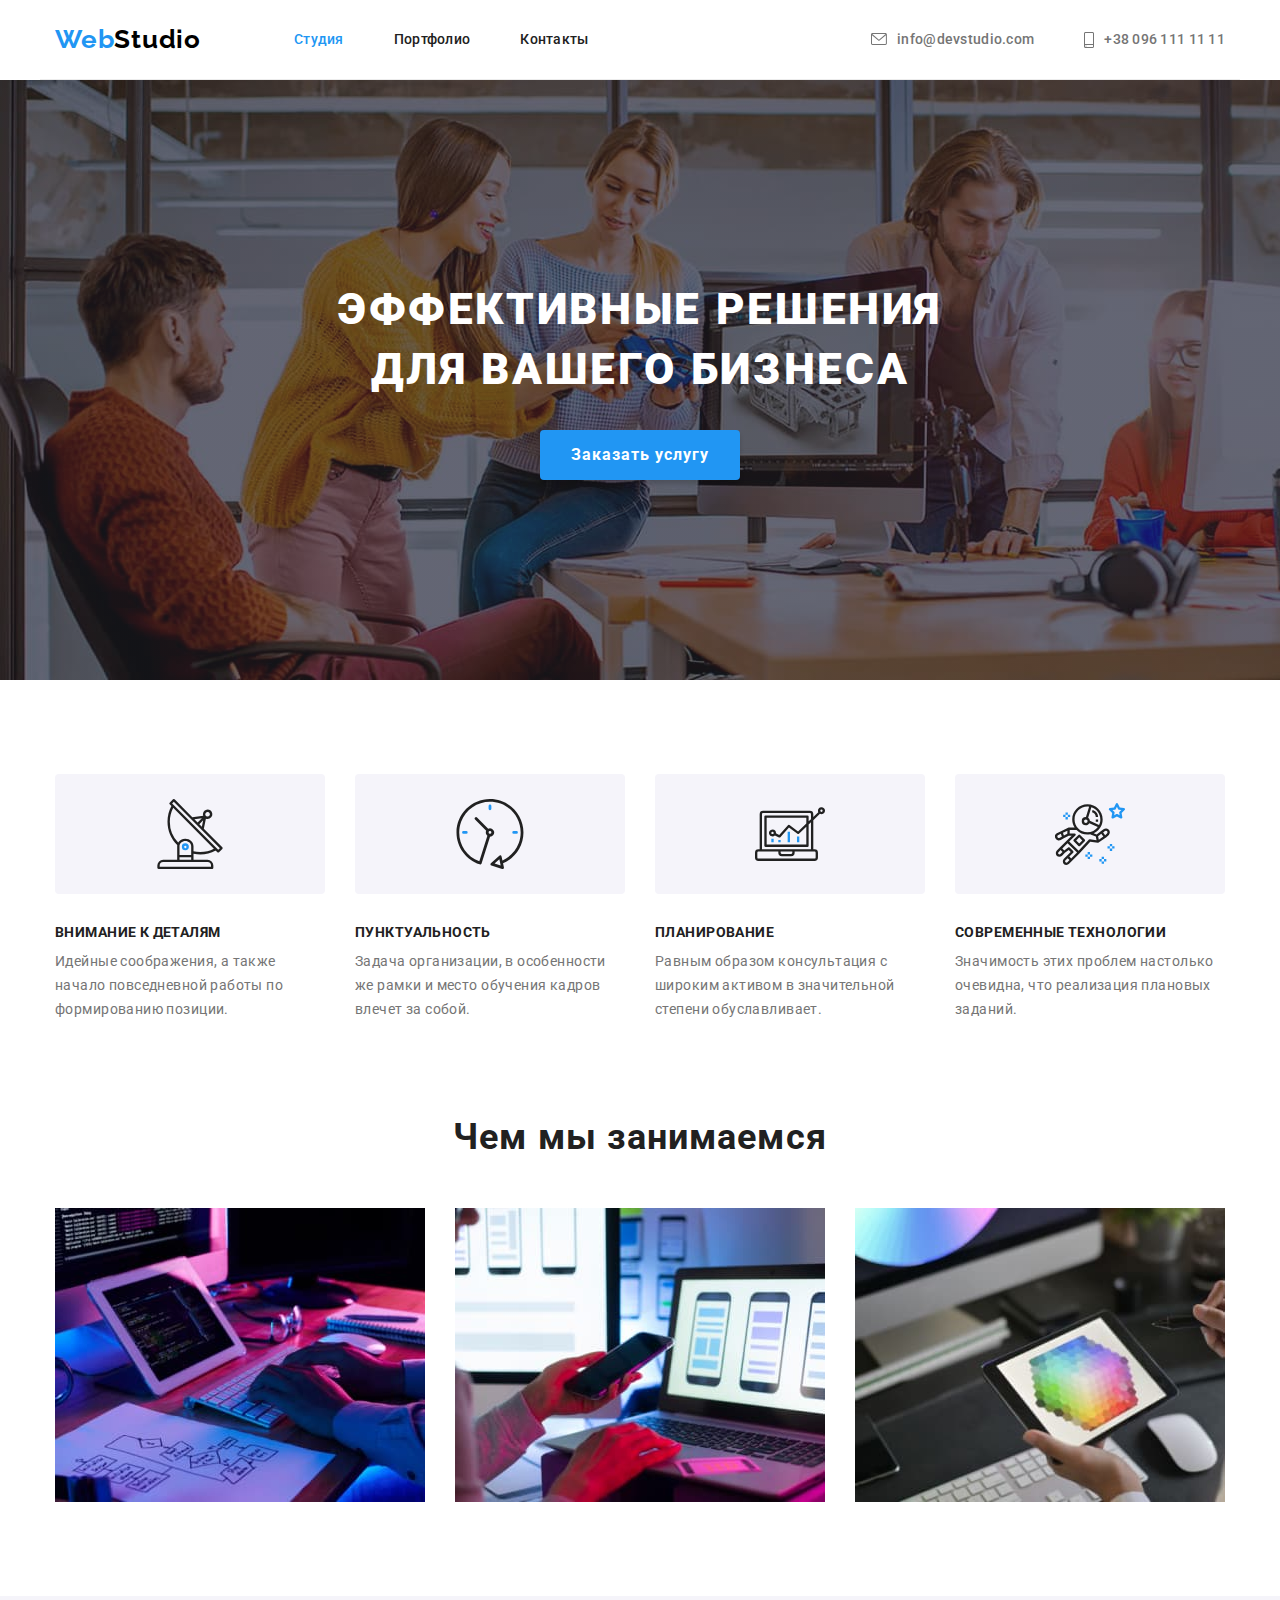
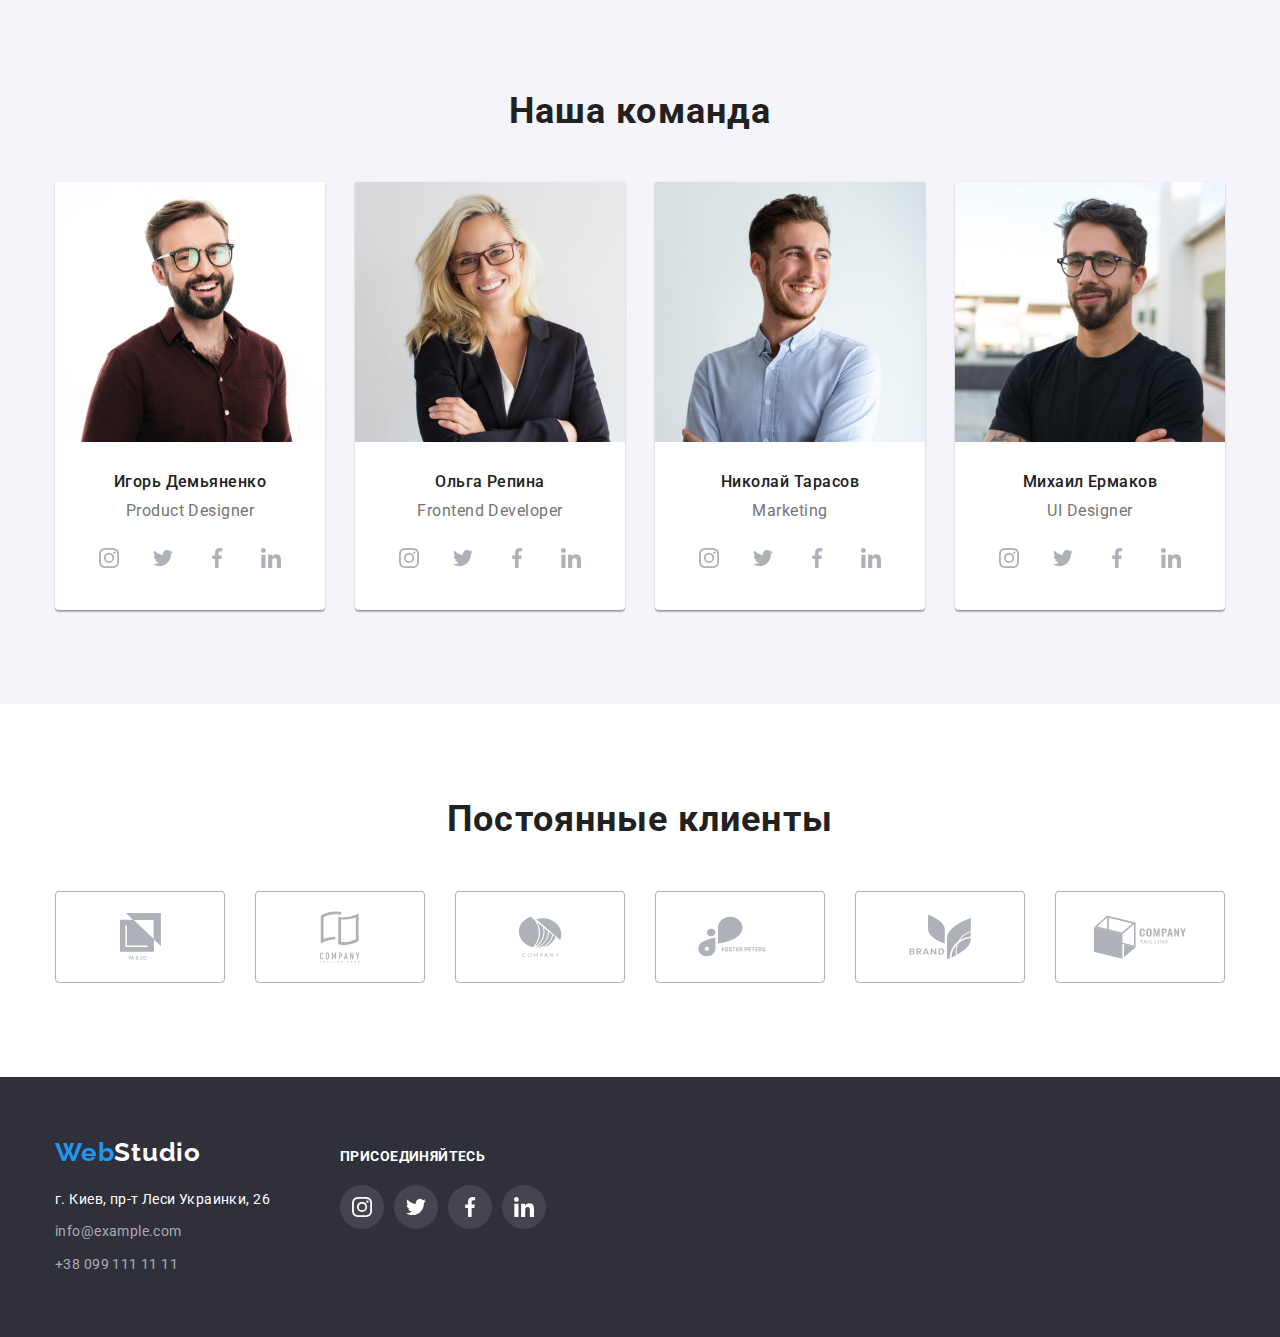
==== index.html @ de60bab2 "start" ====
<!DOCTYPE html>
<html lang="ru">
    <head>
        <meta charset="UTF-8" />
        <meta http-equiv="X-UA-Compatible" content="IE=edge" />
        <meta name="viewport" content="width=device-width, initial-scale=1.0" />
        <link rel="preconnect" href="https://fonts.googleapis.com" />
        <link rel="preconnect" href="https://fonts.gstatic.com" crossorigin />
        <link
            href="https://fonts.googleapis.com/css2?family=Raleway:wght@700&family=Roboto:wght@400;500;700;900&display=swap"
            rel="stylesheet"
        />
        <link
            rel="stylesheet"
            href="https://cdnjs.cloudflare.com/ajax/libs/modern-normalize/1.1.0/modern-normalize.min.css"
        />

        <link rel="stylesheet" href="./css/style.css" />
        <title>WebStudio</title>
    </head>
    <body>
        <!--header-->
        <header>
            <div class="container header-wrapper">
                <nav class="navbar">
                    <!-- logo in header -->
                    <a href="./index.html" class="logo"
                        >Web<span class="logo-part-in-header">Studio</span></a
                    >

                    <!-- navigation in header-->
                    <ul class="nav-in-header list">
                        <li class="nav-in-header-element">
                            <a href="./index.html" class="current">Студия</a>
                        </li>
                        <li class="nav-in-header-element">
                            <a href="./portfolio.html">Портфолио</a>
                        </li>
                        <li class="nav-in-header-element">
                            <a href="#">Контакты</a>
                        </li>
                    </ul>
                </nav>
                <!-- contacts in header-->
                <ul class="contact-in-header list">
                    <li>
                        <a
                            class="contact-in-header-element"
                            href="mailto:info@devstudio.com"
                        >
                            <svg width="16" height="12" class="icon-contacts">
                                <use href="./images/sprite.svg#envelope"></use>
                            </svg>
                            info@devstudio.com
                        </a>
                    </li>
                    <li>
                        <a
                            class="contact-in-header-element"
                            href="tel:+380961111111"
                        >
                            <svg width="10" height="16" class="icon-contacts">
                                <use
                                    href="./images/sprite.svg#smartphone"
                                ></use>
                            </svg>
                            +38 096 111 11 11
                        </a>
                    </li>
                </ul>
            </div>
        </header>
        <!--main-->
        <main>
            <!-- block Hero -->
            <section class="homepage-hero-block">
                <h1 class="homepage-main-title">
                    Эффективные решения <br />
                    для вашего бизнеса
                </h1>
                <button type="button" class="homepage-button-order">
                    Заказать услугу
                </button>
            </section>

            <!-- block Advantages -->
            <section class="homepage-advantages-block container-position">
                <div class="container">
                    <h2 class="unused-title">Преимущества</h2>
                    <ul class="homepage-advantages-list list">
                        <li class="homepage-advantages-list-item">
                            <div class="block-icon-advantages">
                                <svg
                                    width="70"
                                    height="70"
                                    class="icon-advantages"
                                >
                                    <use
                                        href="./images/sprite.svg#antenna"
                                    ></use>
                                </svg>
                            </div>
                            <h3 class="homepage-advantages-element-title">
                                Внимание к деталям
                            </h3>
                            <p class="homepage-advantages-element-text">
                                Идейные соображения, а также начало повседневной
                                работы по формированию позиции.
                            </p>
                        </li>
                        <li class="homepage-advantages-list-item">
                            <div class="block-icon-advantages">
                                <svg
                                    width="70"
                                    height="70"
                                    class="icon-advantages"
                                >
                                    <use href="./images/sprite.svg#clock"></use>
                                </svg>
                            </div>
                            <h3 class="homepage-advantages-element-title">
                                Пунктуальность
                            </h3>
                            <p class="homepage-advantages-element-text">
                                Задача организации, в особенности же рамки и
                                место обучения кадров влечет за собой.
                            </p>
                        </li>
                        <li class="homepage-advantages-list-item">
                            <div class="block-icon-advantages">
                                <svg
                                    width="70"
                                    height="70"
                                    class="icon-advantages"
                                >
                                    <use href="./images/sprite.svg#pc"></use>
                                </svg>
                            </div>
                            <h3 class="homepage-advantages-element-title">
                                Планирование
                            </h3>
                            <p class="homepage-advantages-element-text">
                                Равным образом консультация с широким активом в
                                значительной степени обуславливает.
                            </p>
                        </li>
                        <li class="homepage-advantages-list-item">
                            <div class="block-icon-advantages">
                                <svg
                                    width="70"
                                    height="70"
                                    class="icon-advantages"
                                >
                                    <use
                                        href="./images/sprite.svg#astronaut"
                                    ></use>
                                </svg>
                            </div>
                            <h3 class="homepage-advantages-element-title">
                                Современные технологии
                            </h3>
                            <p class="homepage-advantages-element-text">
                                Значимость этих проблем настолько очевидна, что
                                реализация плановых заданий.
                            </p>
                        </li>
                    </ul>
                </div>
            </section>

            <!-- block Make -->
            <section class="homepage-make-block">
                <div class="container">
                    <h2 class="homepage-make-title">Чем мы занимаемся</h2>
                    <ul class="homepage-make-list list">
                        <li class="homepage-make-list-item">
                            <img
                                src="images/box1.jpg"
                                alt="работа за комппьютером"
                                width="370"
                            />
                        </li>
                        <li class="homepage-make-list-item">
                            <img
                                src="images/box2.jpg"
                                alt="работа за комппьютером"
                                width="370"
                            />
                        </li>
                        <li class="homepage-make-list-item">
                            <img
                                src="images/box3.jpg"
                                alt="работа за комппьютером"
                                width="370"
                            />
                        </li>
                    </ul>
                </div>
            </section>

            <!-- block OurTeam -->
            <section class="homepage-team-block container-position">
                <div class="container">
                    <h2 class="homepage-team-title">Наша команда</h2>
                    <ul class="homepage-team-list list">
                        <li class="homepage-team-list-item">
                            <img
                                src="images/photo1.jpg"
                                alt="фото сотрудника"
                                width="270"
                            />
                            <div class="block-title-team">
                                <h3 class="homepage-surname-title">
                                    Игорь Демьяненко
                                </h3>
                                <p class="homepage-position">
                                    Product Designer
                                </p>
                            </div>
                            <ul class="block-social-links list">
                                <li>
                                    <a href="#" class="social-link">
                                        <svg
                                            width="20"
                                            height="20"
                                            class="icon-social-link"
                                        >
                                            <use
                                                href="./images/sprite.svg#instagram"
                                            ></use>
                                        </svg>
                                    </a>
                                </li>

                                <li>
                                    <a href="#" class="social-link">
                                        <svg
                                            width="20"
                                            height="20"
                                            class="icon-social-link"
                                        >
                                            <use
                                                href="./images/sprite.svg#twitter"
                                            ></use>
                                        </svg>
                                    </a>
                                </li>
                                <li>
                                    <a href="#" class="social-link">
                                        <svg
                                            width="20"
                                            height="20"
                                            class="icon-social-link"
                                        >
                                            <use
                                                href="./images/sprite.svg#facebook"
                                            ></use>
                                        </svg>
                                    </a>
                                </li>
                                <li>
                                    <a href="#" class="social-link">
                                        <svg
                                            width="20"
                                            height="20"
                                            class="icon-social-link"
                                        >
                                            <use
                                                href="./images/sprite.svg#linkedin"
                                            ></use>
                                        </svg>
                                    </a>
                                </li>
                            </ul>
                        </li>
                        <li class="homepage-team-list-item">
                            <img
                                src="images/photo2.jpg"
                                alt="фото сотрудника"
                                width="270"
                            />
                            <div class="block-title-team">
                                <h3 class="homepage-surname-title">
                                    Ольга Репина
                                </h3>
                                <p class="homepage-position">
                                    Frontend Developer
                                </p>
                            </div>
                            <ul class="block-social-links list">
                                <li>
                                    <a href="#" class="social-link">
                                        <svg
                                            width="20"
                                            height="20"
                                            class="icon-social-link"
                                        >
                                            <use
                                                href="./images/sprite.svg#instagram"
                                            ></use>
                                        </svg>
                                    </a>
                                </li>
                                <li>
                                    <a href="#" class="social-link">
                                        <svg
                                            width="20"
                                            height="20"
                                            class="icon-social-link"
                                        >
                                            <use
                                                href="./images/sprite.svg#twitter"
                                            ></use>
                                        </svg>
                                    </a>
                                </li>
                                <li>
                                    <a href="#" class="social-link">
                                        <svg
                                            width="20"
                                            height="20"
                                            class="icon-social-link"
                                        >
                                            <use
                                                href="./images/sprite.svg#facebook"
                                            ></use>
                                        </svg>
                                    </a>
                                </li>
                                <li>
                                    <a href="#" class="social-link">
                                        <svg
                                            width="20"
                                            height="20"
                                            class="icon-social-link"
                                        >
                                            <use
                                                href="./images/sprite.svg#linkedin"
                                            ></use>
                                        </svg>
                                    </a>
                                </li>
                            </ul>
                        </li>
                        <li class="homepage-team-list-item">
                            <img
                                src="images/photo3.jpg"
                                alt="фото сотрудника"
                                width="270"
                            />
                            <div class="block-title-team">
                                <h3 class="homepage-surname-title">
                                    Николай Тарасов
                                </h3>
                                <p class="homepage-position">Marketing</p>
                            </div>
                            <ul class="block-social-links list">
                                <li>
                                    <a href="#" class="social-link">
                                        <svg
                                            width="20"
                                            height="20"
                                            class="icon-social-link"
                                        >
                                            <use
                                                href="./images/sprite.svg#instagram"
                                            ></use>
                                        </svg>
                                    </a>
                                </li>
                                <li>
                                    <a href="#" class="social-link">
                                        <svg
                                            width="20"
                                            height="20"
                                            class="icon-social-link"
                                        >
                                            <use
                                                href="./images/sprite.svg#twitter"
                                            ></use>
                                        </svg>
                                    </a>
                                </li>
                                <li>
                                    <a href="#" class="social-link">
                                        <svg
                                            width="20"
                                            height="20"
                                            class="icon-social-link"
                                        >
                                            <use
                                                href="./images/sprite.svg#facebook"
                                            ></use>
                                        </svg>
                                    </a>
                                </li>
                                <li>
                                    <a href="#" class="social-link">
                                        <svg
                                            width="20"
                                            height="20"
                                            class="icon-social-link"
                                        >
                                            <use
                                                href="./images/sprite.svg#linkedin"
                                            ></use>
                                        </svg>
                                    </a>
                                </li>
                            </ul>
                        </li>
                        <li class="homepage-team-list-item">
                            <img
                                src="images/photo4.jpg"
                                alt="фото сотрудника"
                                width="270"
                            />
                            <div class="block-title-team">
                                <h3 class="homepage-surname-title">
                                    Михаил Ермаков
                                </h3>
                                <p class="homepage-position">UI Designer</p>
                            </div>
                            <ul class="block-social-links list">
                                <li>
                                    <a href="#" class="social-link">
                                        <svg
                                            width="20"
                                            height="20"
                                            class="icon-social-link"
                                        >
                                            <use
                                                href="./images/sprite.svg#instagram"
                                            ></use>
                                        </svg>
                                    </a>
                                </li>
                                <li>
                                    <a href="#" class="social-link">
                                        <svg
                                            width="20"
                                            height="20"
                                            class="icon-social-link"
                                        >
                                            <use
                                                href="./images/sprite.svg#twitter"
                                            ></use>
                                        </svg>
                                    </a>
                                </li>
                                <li>
                                    <a href="#" class="social-link">
                                        <svg
                                            width="20"
                                            height="20"
                                            class="icon-social-link"
                                        >
                                            <use
                                                href="./images/sprite.svg#facebook"
                                            ></use>
                                        </svg>
                                    </a>
                                </li>
                                <li>
                                    <a href="#" class="social-link">
                                        <svg
                                            width="20"
                                            height="20"
                                            class="icon-social-link"
                                        >
                                            <use
                                                href="./images/sprite.svg#linkedin"
                                            ></use>
                                        </svg>
                                    </a>
                                </li>
                            </ul>
                        </li>
                    </ul>
                </div>
            </section>

            <!-- block Clients -->
            <section class="homepage-clients-block container-position">
                <div class="container">
                    <h2 class="homepage-clients-title">Постоянные клиенты</h2>

                    <ul class="homepage-clients-list list">
                        <li>
                            <a class="link-client" href="#">
                                <svg width="41" height="47" class="icon-client">
                                    <use
                                        href="./images/sprite.svg#client1"
                                    ></use>
                                </svg>
                            </a>
                        </li>

                        <li>
                            <a class="link-client" href="#">
                                <svg width="40" height="52" class="icon-client">
                                    <use
                                        href="./images/sprite.svg#client2"
                                    ></use>
                                </svg>
                            </a>
                        </li>

                        <li>
                            <a class="link-client" href="#">
                                <svg width="44" height="41" class="icon-client">
                                    <use
                                        href="./images/sprite.svg#client3"
                                    ></use>
                                </svg>
                            </a>
                        </li>

                        <li>
                            <a class="link-client" href="#">
                                <svg width="84" height="41" class="icon-client">
                                    <use
                                        href="./images/sprite.svg#client4"
                                    ></use>
                                </svg>
                            </a>
                        </li>

                        <li>
                            <a class="link-client" href="#">
                                <svg width="63" height="46" class="icon-client">
                                    <use
                                        href="./images/sprite.svg#client5"
                                    ></use>
                                </svg>
                            </a>
                        </li>

                        <li>
                            <a class="link-client" href="#">
                                <svg width="94" height="44" class="icon-client">
                                    <use
                                        href="./images/sprite.svg#client6"
                                    ></use>
                                </svg>
                            </a>
                        </li>
                    </ul>
                </div>
            </section>
        </main>
        <!--footer-->
        <footer class="footer">
            <div class="container flex-container">
                <div class="contacts-block-in-footer">
                    <!-- logo in footer -->
                    <a href="index.html" class="logo"
                        >Web<span class="logo-part-in-footer">Studio</span></a
                    >
                    <address class="block-address-in-footer">
                        <ul class="address-list-in-footer list">
                            <li class="address-in-footer-element-text">
                                <a href="#">г. Киев, пр-т Леси Украинки, 26</a>
                            </li>
                            <li class="address-in-footer-element">
                                <a href="mailto:info@example.com"
                                    >info@example.com</a
                                >
                            </li>
                            <li class="address-in-footer-element">
                                <a href="tel:+380991111111"
                                    >+38 099 111 11 11</a
                                >
                            </li>
                        </ul>
                    </address>
                </div>

                <div class="join-block-in-footer">
                    <h2>присоединяйтесь</h2>
                    <ul class="block-social-links list">
                        <li>
                            <a href="#" class="social-link">
                                <svg
                                    width="20"
                                    height="20"
                                    class="icon-social-link"
                                >
                                    <use
                                        href="./images/sprite.svg#instagram"
                                    ></use>
                                </svg>
                            </a>
                        </li>
                        <li>
                            <a href="#" class="social-link">
                                <svg
                                    width="20"
                                    height="20"
                                    class="icon-social-link"
                                >
                                    <use
                                        href="./images/sprite.svg#twitter"
                                    ></use>
                                </svg>
                            </a>
                        </li>
                        <li>
                            <a href="#" class="social-link">
                                <svg
                                    width="20"
                                    height="20"
                                    class="icon-social-link"
                                >
                                    <use
                                        href="./images/sprite.svg#facebook"
                                    ></use>
                                </svg>
                            </a>
                        </li>
                        <li>
                            <a href="#" class="social-link">
                                <svg
                                    width="20"
                                    height="20"
                                    class="icon-social-link"
                                >
                                    <use
                                        href="./images/sprite.svg#linkedin"
                                    ></use>
                                </svg>
                            </a>
                        </li>
                    </ul>
                </div>
            </div>
        </footer>
    </body>
</html>
---- css/style.css ----
:root {
    --main-bg-color: #fff;
    --dark-bg-color: #2f303a;
    --button-bg-color: #f5f4fa;
    --active-color: #2196f3;

    --main-text-color: #212121;
    --secondary-text-color: #757575;
    --white-text-color: #fff;
    /*--blue-text-color: var(--hover-bg-color);*/
    --black-text-color: #000000;
    --contacts-header-text-color: rgba(255, 255, 255, 0.6);
    --icon-no-activ: #afb1b8;
}
body {
    margin: 0;
    font-family: "Roboto", sans-serif;
    font-size: 14px;
    font-weight: normal; /*400*/
    font-style: normal;
    color: var(--main-text-color);
    background-color: var(--main-bg-color);
}

/*utilits*/
.list {
    list-style: none;
}
h1,
h2,
h3,
h4,
h5,
h6,
ul,
p {
    padding: 0;
    margin: 0;
}
.container {
    width: 1200px;
    margin: 0 auto;
    padding: 0 15px;
}
.container-position {
    padding-top: 94px;
    padding-bottom: 94px;
}
/*hidden title*/
.unused-title {
    position: absolute;
    clip: rect(0 0 0 0);
    width: 1px;
    height: 1px;
    margin: -1px;
}

img {
    display: block;
    max-width: 100%;
    height: auto;
}

a {
    display: block;
}

.block-social-links {
    display: flex;
    align-items: center;
    justify-content: space-between;
    width: 206px;
    height: 44px;
}

.social-link {
    display: flex;
    align-items: center;
    justify-content: center;
    width: 44px;
    height: 44px;
    border-radius: 50%;
}
/*---------------------HEADER-------------------------*/
.header-wrapper {
    display: flex;
    align-items: center;
    height: 80px;
    border-bottom: 1px solid #ececec;
}

/* ------navbar*/
.navbar {
    display: flex;
    align-items: center;
}

/*------logo*/
.logo {
    display: block;

    font-family: "Raleway", sans-serif;
    font-weight: 700;
    font-size: 26px;
    line-height: 1.19;
    letter-spacing: 0.03em;
    color: var(--active-color);
    text-decoration: none;
}
.logo-part-in-header {
    color: var(--black-text-color);
}

/*-----nav in Header*/
.nav-in-header {
    display: flex;
    margin-left: 93px;
}
.nav-in-header-element:not(:last-child) {
    margin-right: 50px;
}
.nav-in-header-element > a {
    display: block;
    padding-top: 32px;
    padding-bottom: 32px;

    font-weight: 500;
    line-height: 1.14; /*16px*/
    letter-spacing: 0.02em;
    text-decoration: none;
    color: var(--main-text-color);
}
.nav-in-header-element > a:hover,
.nav-in-header-element > a:focus {
    color: var(--active-color);
}
.nav-in-header-element .current {
    color: var(--active-color);
}

/*-------Contacts in Header*/
.contact-in-header {
    display: flex;
    margin-left: auto;
}
.contact-in-header li:not(:last-child) {
    margin-right: 50px;
}
.contact-in-header-element {
    display: flex;
    align-items: center;
    padding-top: 32px;
    padding-bottom: 32px;

    font-weight: 500;
    line-height: 1.14;
    letter-spacing: 0.02em;
    color: var(--secondary-text-color);
    text-decoration: none;
}
/*icon in header*/
.icon-contacts {
    fill: currentColor;
    margin-right: 10px;
}

.contact-in-header-element:hover,
.contact-in-header-element:focus,
.contact-in-header-element:hover .icon-contacts,
.contact-in-header-element:focus .icon-contacts {
    color: var(--active-color);
    fill: var(--active-color);
}

/*-----------main_HomePage.html-------------*/
/*-----block Hero*/
.homepage-hero-block {
    max-width: 1600px;
    min-height: 600px;
    padding-top: 200px;
    text-align: center;
    margin: 0 auto;

    background-color: var(--dark-bg-color);
    background-image: linear-gradient(
            to right,
            rgba(47, 48, 58, 0.4),
            rgba(47, 48, 58, 0.4)
        ),
        url("../images/hero_img.jpg");
    background-size: cover;
}

.homepage-main-title {
    margin-bottom: 30px;

    font-weight: 900;
    font-size: 44px;
    line-height: 1.36;
    text-align: center;
    letter-spacing: 0.06em;
    text-transform: uppercase;
    color: var(--white-text-color);
}

.homepage-button-order {
    font-family: inherit;
    background-color: var(--active-color);
    box-shadow: 0px 4px 4px rgba(0, 0, 0, 0.15);
    border-radius: 4px;
    border: none;
    width: 200px;
    height: 50px;
    cursor: pointer;

    font-weight: 700;
    font-size: 16px;
    line-height: 1.88;
    align-items: center;
    text-align: center;
    letter-spacing: 0.06em;
    color: var(--white-text-color);
}
.homepage-button-order:hover,
.homepage-button-order:focus {
    background-color: #188ce8;
}

/*-----block Advantages*/
.homepage-advantages-list {
    display: flex;
}
.homepage-advantages-list-item:not(:last-child) {
    margin-right: 30px;
}
.block-icon-advantages {
    display: flex;
    justify-content: center;
    align-items: center;
    width: 270px;
    height: 120px;
    margin-bottom: 30px;

    background-color: var(--button-bg-color);
    border-radius: 4px;
}
.homepage-advantages-element-title {
    margin-bottom: 10px;

    font-size: inherit;
    font-weight: 700;
    line-height: 1.17;
    letter-spacing: 0.03em;
    text-transform: uppercase;
    color: var(--main-text-color);
}
.homepage-advantages-element-text {
    line-height: 1.71;
    letter-spacing: 0.03em;
    color: var(--secondary-text-color);
}

/*-----block Make*/
.homepage-make-block {
    padding-bottom: 94px;
}
.homepage-make-list {
    display: flex;
}
.homepage-make-title {
    text-align: center;
    margin-bottom: 50px;

    font-weight: 700;
    font-size: 36px;
    line-height: 1.17;
    text-align: center;
    letter-spacing: 0.03em;
    color: var(--main-text-color);
}
.homepage-make-list-item:not(:last-child) {
    margin-right: 30px;
}

/*------block OurTeam*/
.homepage-team-block {
    max-width: 1600px;
    margin: 0 auto;

    background-color: var(--button-bg-color);
}
.homepage-team-title {
    text-align: center;
    margin-bottom: 50px;

    font-weight: 700;
    font-size: 36px;
    line-height: 1.17;
    text-align: center;
    letter-spacing: 0.03em;
    color: var(--main-text-color);
}
.homepage-team-list {
    display: flex;
}
.homepage-team-list-item {
    background: var(--main-bg-color);
    box-shadow: 0px 1px 3px rgba(0, 0, 0, 0.12), 0px 1px 1px rgba(0, 0, 0, 0.14),
        0px 2px 1px rgba(0, 0, 0, 0.2);
    border-radius: 0px 0px 4px 4px;
}
.homepage-team-list-item:not(:last-child) {
    margin-right: 30px;
}
.block-title-team {
    margin-top: 30px;
}
.homepage-surname-title {
    margin-bottom: 10px;

    font-weight: 500;
    font-size: 16px;
    line-height: 1.19;
    text-align: center;
    letter-spacing: 0.03em;
    color: var(--main-text-color);
}
.homepage-position {
    font-size: 16px;
    line-height: 1.19;
    text-align: center;
    letter-spacing: 0.03em;
    color: var(--secondary-text-color);
}
.homepage-team-block .block-social-links {
    margin: 16px 32px 30px 32px;
}

.homepage-team-block .social-link {
    background-color: var(--main-bg-color);
}
.homepage-team-block .icon-social-link {
    fill: var(--icon-no-activ);
}
.homepage-team-block .social-link:hover,
.homepage-team-block .social-link:hover .icon-social-link,
.homepage-team-block .social-link:focus,
.homepage-team-block .social-link:focus .icon-social-link {
    background-color: var(--active-color);
    fill: #fff;
}

/*---------block Clients*/
.homepage-clients-title {
    margin: 0 auto 50px;

    font-weight: bold;
    font-size: 36px;
    line-height: 1.17;
    text-align: center;
    letter-spacing: 0.03em;
    color: var(--main-text-color);
}
.homepage-clients-list {
    display: flex;
    flex-wrap: nowrap;
    justify-content: space-between;
    align-items: center;
}
.link-client {
    display: flex;
    width: 170px;
    height: 92px;
    border: 1px solid var(--icon-no-activ);
    border-radius: 4px;
    align-items: center;
    justify-content: center;
    fill: var(--icon-no-activ);
    cursor: pointer;
}

.link-client:hover,
.link-client:focus {
    border: 1px solid var(--active-color);
    fill: var(--active-color);
}
/*---------------------main Portfolio.html--------------------*/
/*-----list Filter*/
.list-filter {
    display: flex;
    justify-content: center;
    margin-bottom: 50px;
}
.list-filter-element:not(:last-child) {
    margin-right: 8px;
}
.list-filter-button {
    padding: 6px 22px;

    font-family: inherit;
    font-weight: 500;
    font-size: 16px;
    line-height: 1.63;
    text-align: center;
    letter-spacing: 0.03em;
    background: var(--button-bg-color);
    border-radius: 4px;
    cursor: pointer;
    border: none;
}
.list-filter-button:hover,
.list-filter-button:focus {
    background-color: var(--active-color);
    color: var(--white-text-color);
    box-shadow: 0px 3px 1px rgba(0, 0, 0, 0.1), 0px 1px 2px rgba(0, 0, 0, 0.08),
        0px 2px 2px rgba(0, 0, 0, 0.12);
    border-radius: 4px;
    cursor: pointer;
}

/*-----list  Portfolio*/
.list-portfolio {
    display: flex;
    flex-wrap: wrap;
}
.list-portfolio-item {
    width: 370px;
    cursor: pointer;
}
.list-portfolio-item:not(:nth-child(3n)) {
    margin-right: 30px;
}
.list-portfolio-item:not(:nth-last-child(-n + 3)) {
    margin-bottom: 30px;
}
.list-portfolio-block-link:hover,
.list-portfolio-block-link:focus {
    background: var(--main-bg-color);
    border: 1px solid #eeeeee;
    border-top: none;
    box-shadow: 0px 1px 1px rgba(0, 0, 0, 0.12), 0px 4px 4px rgba(0, 0, 0, 0.06),
        1px 4px 6px rgba(0, 0, 0, 0.16);
}

.list-portfolio-block-link {
    text-decoration: none;
    font-style: normal;
}
.block-title-portfolio {
    margin: 20px 24px;
}
.project-name {
    margin-bottom: 4px;

    font-weight: 700;
    font-size: 18px;
    line-height: 2;
    letter-spacing: 0.06em;
    color: var(--main-text-color);
}
.project-discription {
    font-size: 16px;
    line-height: 1.88;
    letter-spacing: 0.03em;
    color: var(--secondary-text-color);
}

/*----------------FOOTER--------------------*/
.footer {
    max-width: 1600px;
    margin: 0 auto;

    background: var(--dark-bg-color);
}
.flex-container {
    display: flex;
}
.contacts-block-in-footer {
    padding-top: 60px;
    padding-bottom: 60px;
    margin-right: 70px;
}
.footer .logo {
    margin-bottom: 20px;
}
.logo-part-in-footer {
    color: var(--white-text-color);
}

.address-list-in-footer {
    font-style: normal;
}

.address-in-footer-element-text > a {
    line-height: 1.71;
    letter-spacing: 0.03em;
    color: var(--white-text-color);
    text-decoration: none;
}
.address-in-footer-element > a {
    line-height: 1.71;
    letter-spacing: 0.03em;
    color: var(--contacts-header-text-color);
    text-decoration: none;
}
.address-list-in-footer li:not(:last-child) {
    margin-bottom: 9px;
}
.join-block-in-footer {
    padding-top: 72px;
    padding-bottom: 100px;
}
.join-block-in-footer h2 {
    font-weight: 700;
    font-size: 14px;
    line-height: 1.14;
    letter-spacing: 0.03em;
    text-transform: uppercase;

    color: var(--white-text-color);
}
.join-block-in-footer .block-social-links {
    margin-top: 20px;
}
.join-block-in-footer .social-link {
    background-color: rgba(255, 255, 255, 0.1);
    fill: var(--white-text-color);
}
.join-block-in-footer .social-link:hover,
.join-block-in-footer .social-link:focus {
    background-color: var(--active-color);
}
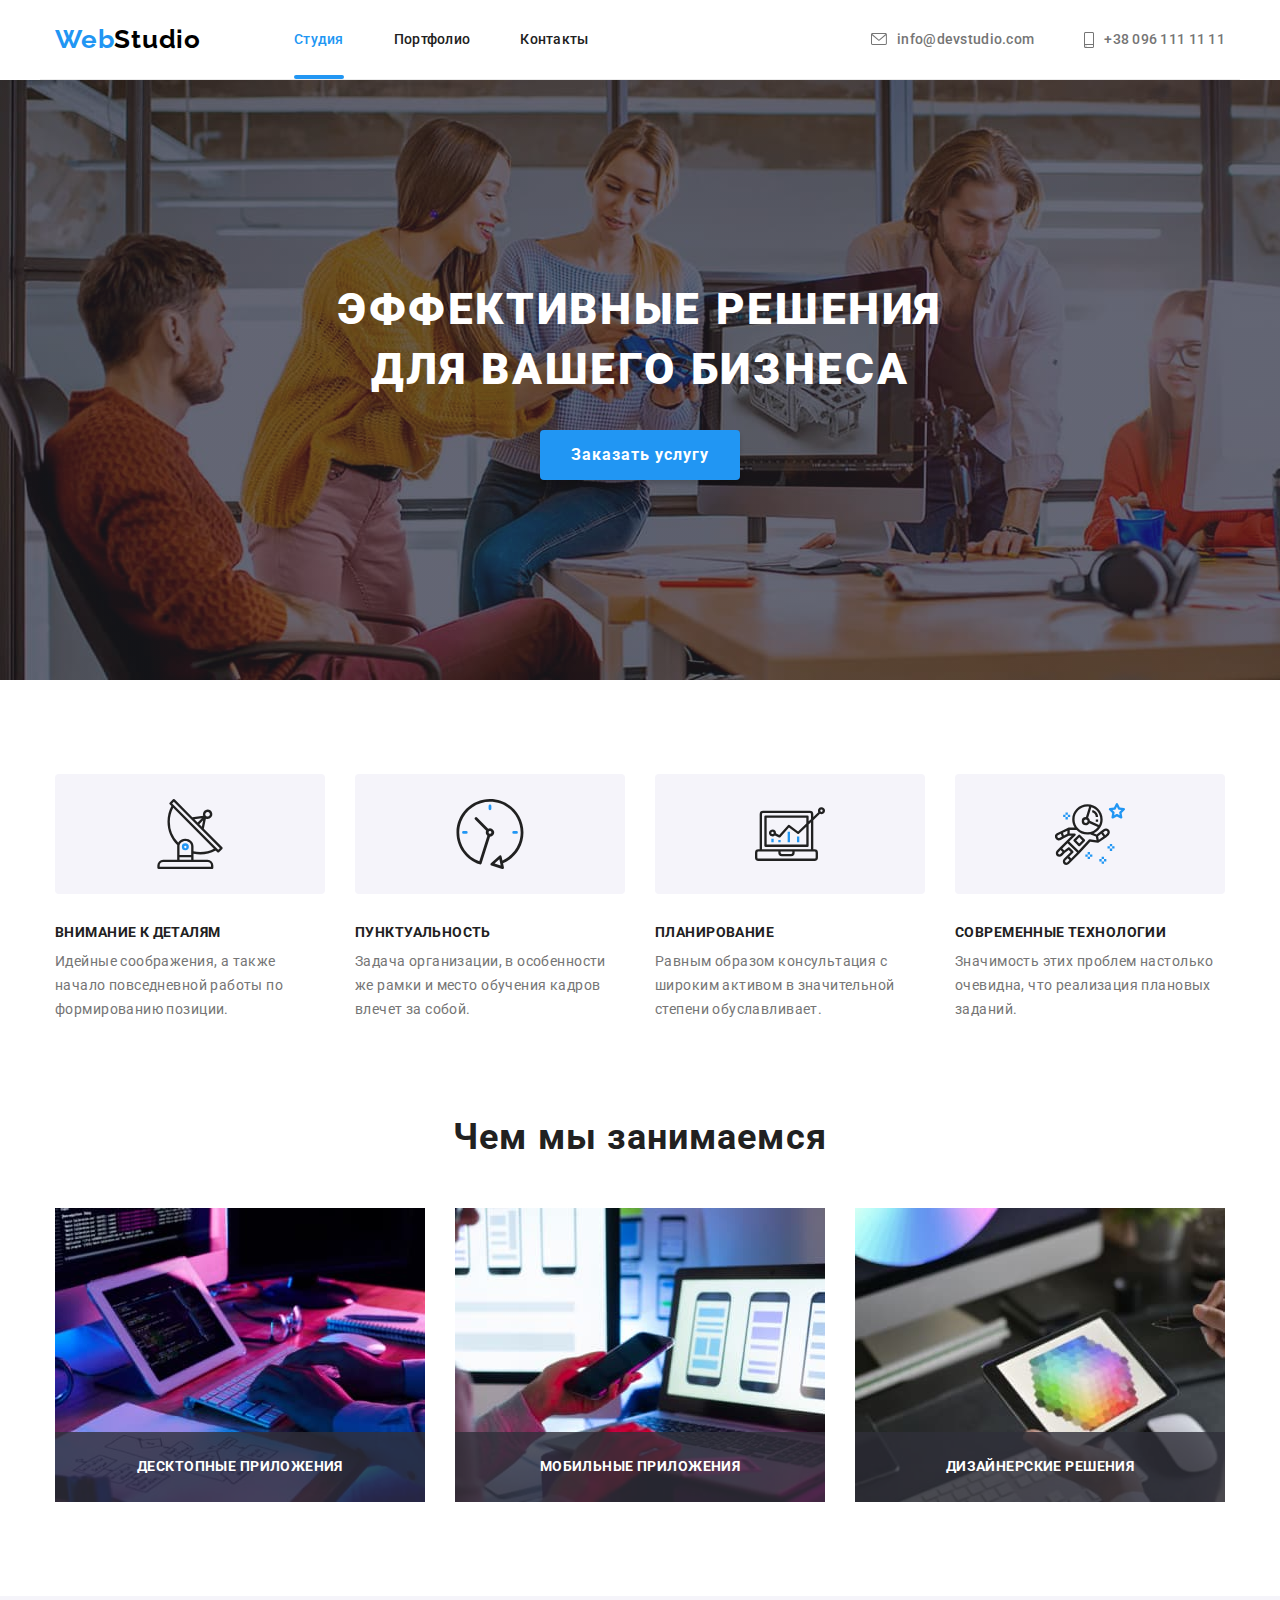
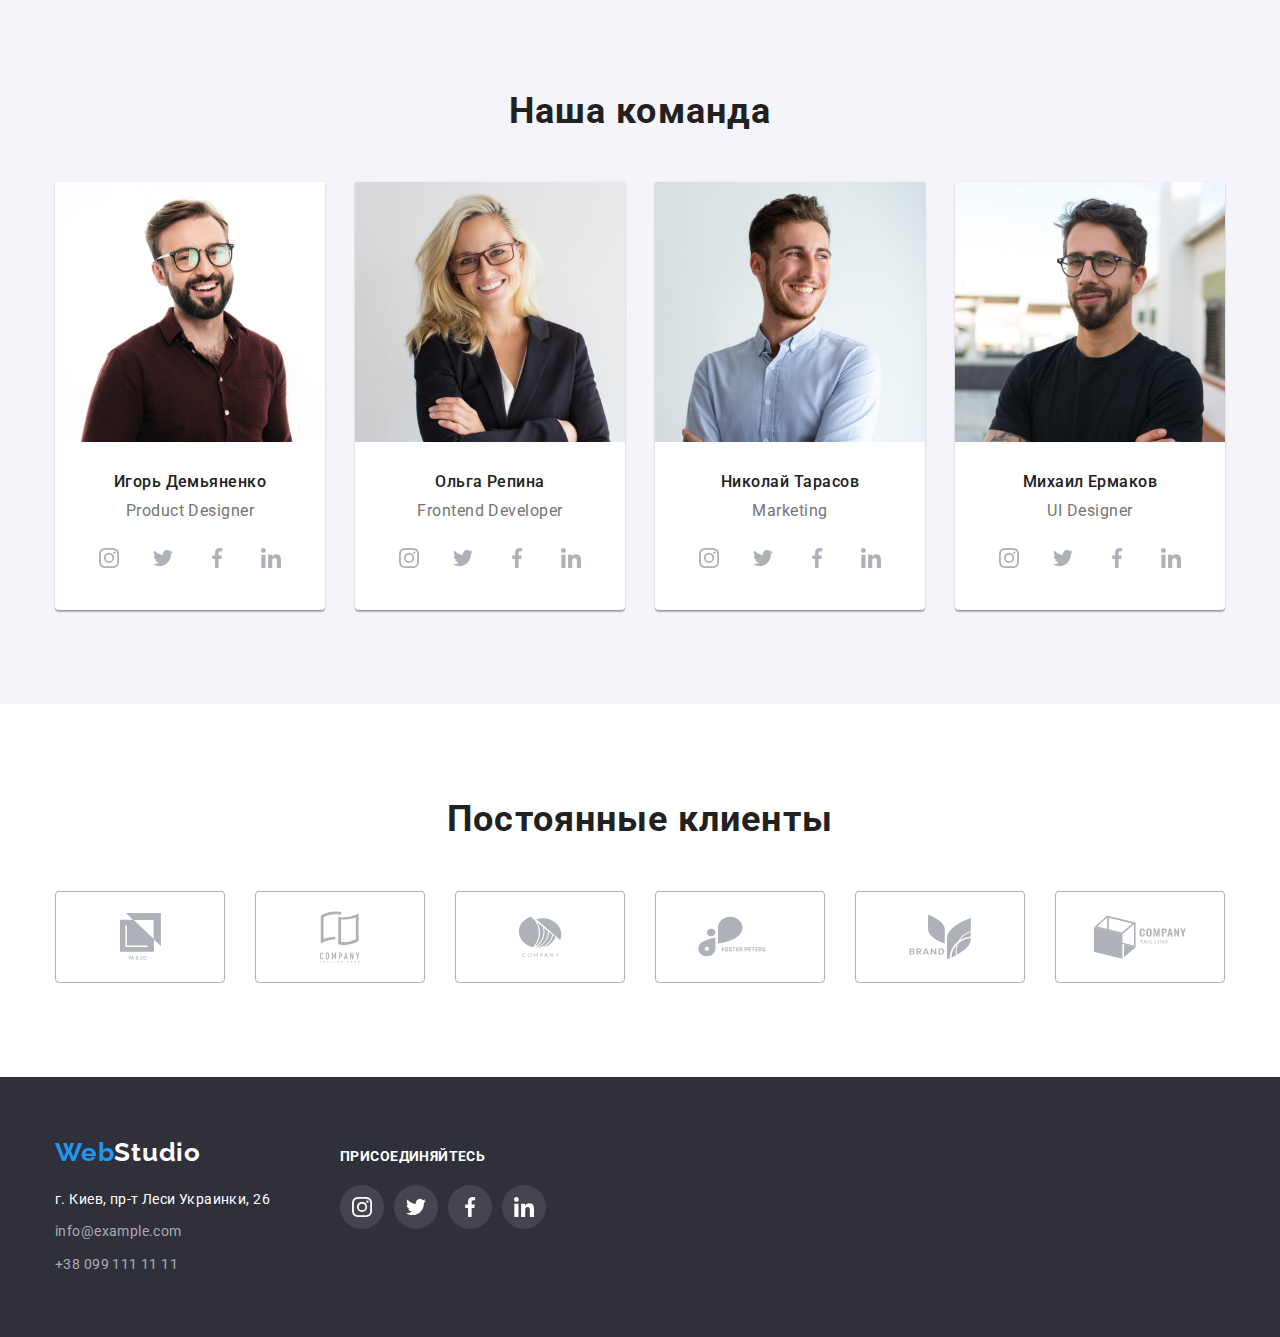
==== commit 446c11d5: "modal window auf backdrop" ====
--- a/index.html
+++ b/index.html
@@ -48,7 +48,7 @@
                             class="contact-in-header-element"
                             href="mailto:info@devstudio.com"
                         >
-                            <svg width="16" height="12" class="icon-contacts">
+                            <svg width="16" height="12" class="icon-contact">
                                 <use href="./images/sprite.svg#envelope"></use>
                             </svg>
                             info@devstudio.com
@@ -59,7 +59,7 @@
                             class="contact-in-header-element"
                             href="tel:+380961111111"
                         >
-                            <svg width="10" height="16" class="icon-contacts">
+                            <svg width="10" height="16" class="icon-contact">
                                 <use
                                     href="./images/sprite.svg#smartphone"
                                 ></use>
@@ -70,6 +70,7 @@
                 </ul>
             </div>
         </header>
+
         <!--main-->
         <main>
             <!-- block Hero -->
@@ -78,7 +79,11 @@
                     Эффективные решения <br />
                     для вашего бизнеса
                 </h1>
-                <button type="button" class="homepage-button-order">
+                <button
+                    type="button"
+                    class="homepage-button-order"
+                    data-modal-open
+                >
                     Заказать услугу
                 </button>
             </section>
@@ -176,23 +181,32 @@
                         <li class="homepage-make-list-item">
                             <img
                                 src="images/box1.jpg"
-                                alt="работа за комппьютером"
+                                alt="работа за компьютером"
                                 width="370"
                             />
+                            <div class="overlay-block">
+                                <h3 class="title">Десктопные приложения</h3>
+                            </div>
                         </li>
                         <li class="homepage-make-list-item">
                             <img
                                 src="images/box2.jpg"
-                                alt="работа за комппьютером"
+                                alt="мобильный телефон"
                                 width="370"
                             />
+                            <div class="overlay-block">
+                                <h3 class="title">Мобильные приложения</h3>
+                            </div>
                         </li>
                         <li class="homepage-make-list-item">
                             <img
                                 src="images/box3.jpg"
-                                alt="работа за комппьютером"
+                                alt="изображение палитры на планшете"
                                 width="370"
                             />
+                            <div class="overlay-block">
+                                <h3 class="title">Дизайнерские решения</h3>
+                            </div>
                         </li>
                     </ul>
                 </div>
@@ -549,6 +563,7 @@
                 </div>
             </section>
         </main>
+
         <!--footer-->
         <footer class="footer">
             <div class="container flex-container">
@@ -635,5 +650,17 @@
                 </div>
             </div>
         </footer>
+
+        <!-- modal Window -->
+        <div class="backdrop is-hidden" data-modal>
+            <div class="modal-window">
+                <button class="btn-close" type="button" data-modal-close>
+                    <svg width="11" height="11" class="icon-close">
+                        <use href="./images/sprite.svg#close"></use>
+                    </svg>
+                </button>
+            </div>
+        </div>
+        <script src="./js/modal.js"></script>
     </body>
 </html>
--- a/css/style.css
+++ b/css/style.css
@@ -3,11 +3,12 @@
     --dark-bg-color: #2f303a;
     --button-bg-color: #f5f4fa;
     --active-color: #2196f3;
+    --second-active-color: #188ce8;
 
     --main-text-color: #212121;
     --secondary-text-color: #757575;
     --white-text-color: #fff;
-    /*--blue-text-color: var(--hover-bg-color);*/
+
     --black-text-color: #000000;
     --contacts-header-text-color: rgba(255, 255, 255, 0.6);
     --icon-no-activ: #afb1b8;
@@ -120,6 +121,8 @@
     margin-right: 50px;
 }
 .nav-in-header-element > a {
+    position: relative;
+
     display: block;
     padding-top: 32px;
     padding-bottom: 32px;
@@ -129,6 +132,7 @@
     letter-spacing: 0.02em;
     text-decoration: none;
     color: var(--main-text-color);
+    transition: color 250ms cubic-bezier(0.4, 0, 0.2, 1);
 }
 .nav-in-header-element > a:hover,
 .nav-in-header-element > a:focus {
@@ -137,6 +141,18 @@
 .nav-in-header-element .current {
     color: var(--active-color);
 }
+.nav-in-header-element .current::after {
+    content: "";
+    position: absolute;
+
+    display: block;
+    width: 100%;
+    height: 4px;
+    bottom: 0px;
+
+    background-color: var(--active-color);
+    border-radius: 2px;
+}
 
 /*-------Contacts in Header*/
 .contact-in-header {
@@ -148,27 +164,32 @@
 }
 .contact-in-header-element {
     display: flex;
+
     align-items: center;
     padding-top: 32px;
     padding-bottom: 32px;
 
+    text-decoration: none;
     font-weight: 500;
     line-height: 1.14;
     letter-spacing: 0.02em;
     color: var(--secondary-text-color);
-    text-decoration: none;
-}
-/*icon in header*/
-.icon-contacts {
+
+    transition: color 250ms cubic-bezier(0.4, 0, 0.2, 1);
+}
+
+.icon-contact {
     fill: currentColor;
     margin-right: 10px;
+    transition: fill 250ms cubic-bezier(0.4, 0, 0.2, 1);
 }
 
 .contact-in-header-element:hover,
-.contact-in-header-element:focus,
-.contact-in-header-element:hover .icon-contacts,
-.contact-in-header-element:focus .icon-contacts {
+.contact-in-header-element:focus {
     color: var(--active-color);
+}
+.contact-in-header-element:hover .icon-contact,
+.contact-in-header-element:focus .icon-contact {
     fill: var(--active-color);
 }
 
@@ -220,10 +241,13 @@
     text-align: center;
     letter-spacing: 0.06em;
     color: var(--white-text-color);
-}
+
+    transition: background-color 250ms cubic-bezier(0.4, 0, 0.2, 1);
+}
+
 .homepage-button-order:hover,
 .homepage-button-order:focus {
-    background-color: #188ce8;
+    background-color: var(--second-active-color);
 }
 
 /*-----block Advantages*/
@@ -278,10 +302,34 @@
     letter-spacing: 0.03em;
     color: var(--main-text-color);
 }
+.homepage-make-list-item {
+    position: relative;
+}
 .homepage-make-list-item:not(:last-child) {
     margin-right: 30px;
 }
 
+.homepage-make-list-item .overlay-block {
+    display: flex;
+    justify-content: center;
+    align-items: center;
+
+    position: absolute;
+    width: 100%;
+    height: 70px;
+    bottom: 0px;
+
+    background-color: rgba(47, 48, 58, 0.8);
+}
+.overlay-block .title {
+    font-weight: 700;
+    font-size: 14px;
+    line-height: 1.14;
+    letter-spacing: 0.03em;
+    text-transform: uppercase;
+
+    color: var(--white-text-color);
+}
 /*------block OurTeam*/
 .homepage-team-block {
     max-width: 1600px;
@@ -338,16 +386,20 @@
 
 .homepage-team-block .social-link {
     background-color: var(--main-bg-color);
+    transition: background-color 250ms cubic-bezier(0.4, 0, 0.2, 1);
 }
 .homepage-team-block .icon-social-link {
     fill: var(--icon-no-activ);
+    transition: fill 250ms cubic-bezier(0.4, 0, 0.2, 1);
 }
 .homepage-team-block .social-link:hover,
+.homepage-team-block .social-link:focus {
+    background-color: var(--active-color);
+}
+
 .homepage-team-block .social-link:hover .icon-social-link,
-.homepage-team-block .social-link:focus,
 .homepage-team-block .social-link:focus .icon-social-link {
-    background-color: var(--active-color);
-    fill: #fff;
+    fill: var(--main-bg-color);
 }
 
 /*---------block Clients*/
@@ -377,6 +429,9 @@
     justify-content: center;
     fill: var(--icon-no-activ);
     cursor: pointer;
+
+    transition: border 250ms cubic-bezier(0.4, 0, 0.2, 1),
+        fill 250ms cubic-bezier(0.4, 0, 0.2, 1);
 }
 
 .link-client:hover,
@@ -384,7 +439,8 @@
     border: 1px solid var(--active-color);
     fill: var(--active-color);
 }
-/*---------------------main Portfolio.html--------------------*/
+
+/*------------------- Portfolio.html-----------*/
 /*-----list Filter*/
 .list-filter {
     display: flex;
@@ -407,15 +463,15 @@
     border-radius: 4px;
     cursor: pointer;
     border: none;
+    transition: background-color 250ms cubic-bezier(0.4, 0, 0.2, 1),
+        color 250ms cubic-bezier(0.4, 0, 0.2, 1),
+        box-shadow 250ms cubic-bezier(0.4, 0, 0.2, 1);
 }
 .list-filter-button:hover,
 .list-filter-button:focus {
     background-color: var(--active-color);
     color: var(--white-text-color);
-    box-shadow: 0px 3px 1px rgba(0, 0, 0, 0.1), 0px 1px 2px rgba(0, 0, 0, 0.08),
-        0px 2px 2px rgba(0, 0, 0, 0.12);
-    border-radius: 4px;
-    cursor: pointer;
+    box-shadow: 0px 3px 1px rgba(0, 0, 0, 0.1), 0px 1px 2px rgba(0, 0, 0, 0.08);
 }
 
 /*-----list  Portfolio*/
@@ -433,18 +489,15 @@
 .list-portfolio-item:not(:nth-last-child(-n + 3)) {
     margin-bottom: 30px;
 }
-.list-portfolio-block-link:hover,
-.list-portfolio-block-link:focus {
+
+.list-portfolio-block-link {
+    text-decoration: none;
+    font-style: normal;
     background: var(--main-bg-color);
     border: 1px solid #eeeeee;
     border-top: none;
-    box-shadow: 0px 1px 1px rgba(0, 0, 0, 0.12), 0px 4px 4px rgba(0, 0, 0, 0.06),
-        1px 4px 6px rgba(0, 0, 0, 0.16);
-}
-
-.list-portfolio-block-link {
-    text-decoration: none;
-    font-style: normal;
+
+    transition: box-shadow 250ms cubic-bezier(0.4, 0, 0.2, 1);
 }
 .block-title-portfolio {
     margin: 20px 24px;
@@ -464,7 +517,41 @@
     letter-spacing: 0.03em;
     color: var(--secondary-text-color);
 }
-
+/*overlay__block*/
+.overlay-and-img {
+    position: relative;
+    overflow: hidden;
+}
+.overlay-and-img .overlay-block {
+    position: absolute;
+    width: 100%;
+    height: 294px;
+    top: 0;
+
+    background-color: rgba(33, 150, 243, 0.9);
+    opacity: 0;
+    transform: translateY(100%);
+    transition: transform 250ms cubic-bezier(0.4, 0, 0.2, 1);
+}
+.overlay-block .text {
+    padding: 63px 24px;
+    font-size: 18px;
+    line-height: 1.56;
+    letter-spacing: 0.03em;
+
+    color: var(--white-text-color);
+}
+
+.list-portfolio-block-link:hover,
+.list-portfolio-block-link:focus {
+    box-shadow: 0px 1px 1px rgba(0, 0, 0, 0.12), 0px 4px 4px rgba(0, 0, 0, 0.06),
+        1px 4px 6px rgba(0, 0, 0, 0.16);
+}
+
+.list-portfolio-block-link:hover .overlay-block {
+    transform: translateY(0);
+    opacity: 1;
+}
 /*----------------FOOTER--------------------*/
 .footer {
     max-width: 1600px;
@@ -525,8 +612,60 @@
 .join-block-in-footer .social-link {
     background-color: rgba(255, 255, 255, 0.1);
     fill: var(--white-text-color);
+
+    transition: background-color 250ms cubic-bezier(0.4, 0, 0.2, 1);
 }
 .join-block-in-footer .social-link:hover,
 .join-block-in-footer .social-link:focus {
     background-color: var(--active-color);
 }
+
+/*--------------------Modal Window-----------------*/
+.backdrop {
+    position: fixed;
+    top: 0;
+    left: 0;
+    width: 100vw;
+    height: 100vh;
+
+    background-color: rgba(0, 0, 0, 0.2);
+
+    opacity: 1;
+    transition: opacity 250ms cubic-bezier(0.4, 0, 0.2, 1);
+}
+.backdrop.is-hidden {
+    visibility: none;
+    opacity: 0;
+    pointer-events: none;
+}
+.backdrop.is-hidden .modal-window {
+    transform: translate(-50%, -50%) scale(0.5);
+    opacity: 0;
+}
+.modal-window {
+    position: absolute;
+    top: 50%;
+    left: 50%;
+    padding: 8px;
+    height: 580px;
+    width: 528px;
+
+    background-color: var(--main-bg-color);
+
+    transform: translate(-50%, -50%) scale(1);
+    opacity: 1;
+    transition: transform 250ms cubic-bezier(0.4, 0, 0.2, 1),
+        opasity 250ms cubic-bezier(0.4, 0, 0.2, 1);
+}
+.btn-close {
+    display: flex;
+    justify-content: center;
+    align-items: center;
+    width: 30px;
+    height: 30px;
+    margin-left: auto;
+
+    background-color: var(--main-bg-color);
+    border: 1px solid rgba(0, 0, 0, 0.1);
+    border-radius: 50%;
+}
